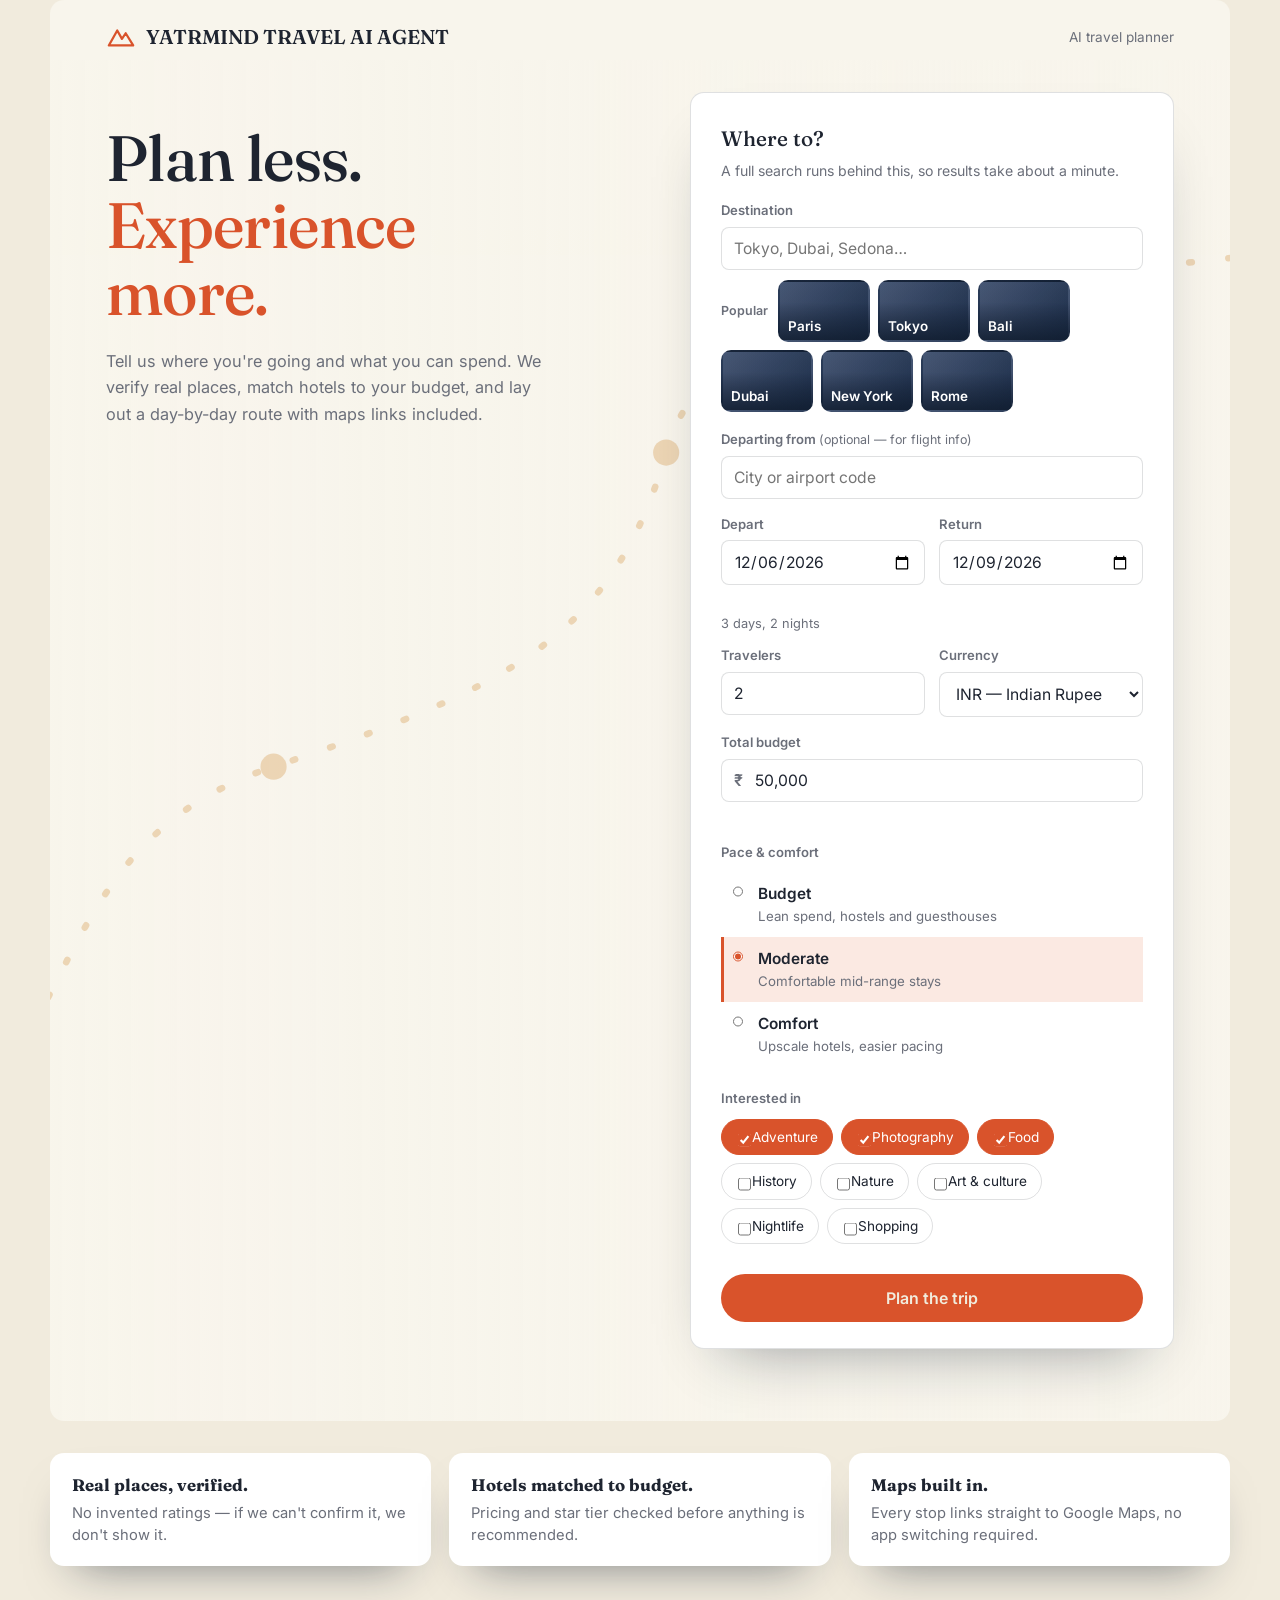
==== frontend/index.html @ e82e7316 "first commit" ====
<!DOCTYPE html>
<html lang="en">

<head>
  <meta charset="UTF-8">
  <meta name="viewport" content="width=device-width, initial-scale=1">
  <title>Plan a trip — YATRMIND TRAVEL AI AGENT</title>
  <link rel="preconnect" href="https://fonts.googleapis.com">
  <link rel="preconnect" href="https://fonts.gstatic.com" crossorigin>
  <link
    href="https://fonts.googleapis.com/css2?family=Fraunces:ital,opsz,wght@0,9..144,400;0,9..144,500;0,9..144,600;1,9..144,500&family=Inter:wght@400;500;600;700&display=swap"
    rel="stylesheet">
  <link rel="stylesheet" href="style.css">
</head>

<body>

  <div class="page">

    <nav class="site-nav" aria-label="Site">
      <a class="brand" href="index.html">
        <svg class="brand-mark" viewBox="0 0 32 32" aria-hidden="true">
          <path d="M3 25 L12 9 L17 18 L21 12 L29 25 Z" fill="none" stroke="currentColor" stroke-width="2.4" stroke-linejoin="round" />
        </svg>
        <span>YATRMIND TRAVEL AI AGENT</span>
      </a>
      <span class="nav-tagline">AI travel planner</span>
    </nav>

    <header class="hero">
      <svg class="hero-map" viewBox="0 0 700 520" preserveAspectRatio="xMidYMid slice" aria-hidden="true">
        <path class="route-path" d="M 60 440 C 140 380, 120 300, 210 270 S 340 220, 360 150 S 480 90, 620 70"
          fill="none" stroke="var(--route-gold)" stroke-width="2.5" stroke-dasharray="1 14" stroke-linecap="round" />
        <circle class="route-dot" cx="60" cy="440" r="6" />
        <circle class="route-dot" cx="210" cy="270" r="5" />
        <circle class="route-dot" cx="360" cy="150" r="5" />
        <circle class="route-dot route-dot--end" cx="620" cy="70" r="7" />
      </svg>

      <div class="hero-content">
        <h1 class="hero-title">Plan less.<br><em>Experience more.</em></h1>
        <p class="hero-sub">Tell us where you're going and what you can spend. We verify real places, match hotels to
          your budget, and lay out a day-by-day route with maps links included.</p>
      </div>

      <form class="trip-form" id="trip-form" novalidate>
        <div class="form-row-header">
          <h2>Where to?</h2>
          <p class="form-hint">A full search runs behind this, so results take about a minute.</p>
        </div>

        <label class="field">
          <span>Destination</span>
          <input type="text" name="destination" id="destination" placeholder="Tokyo, Dubai, Sedona…" required
            minlength="2" autocomplete="off">
        </label>

        <div class="dest-quick" aria-label="Popular destinations">
          <span class="dest-quick-label">Popular</span>
          <button type="button" class="dest-pill dest-tile" data-dest="Paris">Paris</button>
          <button type="button" class="dest-pill dest-tile" data-dest="Tokyo">Tokyo</button>
          <button type="button" class="dest-pill dest-tile" data-dest="Bali">Bali</button>
          <button type="button" class="dest-pill dest-tile" data-dest="Dubai">Dubai</button>
          <button type="button" class="dest-pill dest-tile" data-dest="New York">New York</button>
          <button type="button" class="dest-pill dest-tile" data-dest="Rome">Rome</button>
        </div>

        <label class="field">
          <span>Departing from <span class="field-optional">(optional — for flight info)</span></span>
          <input type="text" name="origin" id="origin" placeholder="City or airport code" autocomplete="off">
        </label>

        <div class="field-pair">
          <label class="field">
            <span>Depart</span>
            <input type="date" name="start_date" id="start_date" required>
          </label>
          <label class="field">
            <span>Return</span>
            <input type="date" name="end_date" id="end_date" required>
          </label>
        </div>
        <p class="field-note" id="duration-note" aria-live="polite"></p>

        <div class="field-pair">
          <label class="field">
            <span>Travelers</span>
            <input type="number" name="travelers" id="travelers" min="1" max="20" value="2" required>
          </label>
          <label class="field">
            <span>Currency</span>
            <select name="currency" id="currency">
              <option value="INR" selected>INR — Indian Rupee</option>
              <option value="USD">USD — US Dollar</option>
              <option value="EUR">EUR — Euro</option>
              <option value="GBP">GBP — British Pound</option>
              <option value="AED">AED — UAE Dirham</option>
            </select>
          </label>
        </div>

        <label class="field">
          <span>Total budget</span>
          <div class="budget-input">
            <span class="budget-symbol" id="budget-symbol">₹</span>
            <input type="text" inputmode="numeric" name="budget_display" id="budget_display" value="50,000" required
              aria-describedby="budget-words">
          </div>
          <span class="field-note" id="budget-words" aria-live="polite"></span>
        </label>

        <fieldset class="tier-field">
          <legend>Pace &amp; comfort</legend>
          <label class="tier-option">
            <input type="radio" name="trip_tier" value="budget">
            <span class="tier-name">Budget</span>
            <span class="tier-desc">Lean spend, hostels and guesthouses</span>
          </label>
          <label class="tier-option">
            <input type="radio" name="trip_tier" value="moderate" checked>
            <span class="tier-name">Moderate</span>
            <span class="tier-desc">Comfortable mid-range stays</span>
          </label>
          <label class="tier-option">
            <input type="radio" name="trip_tier" value="comfort">
            <span class="tier-name">Comfort</span>
            <span class="tier-desc">Upscale hotels, easier pacing</span>
          </label>
        </fieldset>

        <fieldset class="interests-field">
          <legend>Interested in</legend>
          <div class="chip-group" id="interests-group">
            <label class="chip"><input type="checkbox" value="adventure" checked><span>Adventure</span></label>
            <label class="chip"><input type="checkbox" value="photography" checked><span>Photography</span></label>
            <label class="chip"><input type="checkbox" value="food" checked><span>Food</span></label>
            <label class="chip"><input type="checkbox" value="history"><span>History</span></label>
            <label class="chip"><input type="checkbox" value="nature"><span>Nature</span></label>
            <label class="chip"><input type="checkbox" value="art_culture"><span>Art &amp; culture</span></label>
            <label class="chip"><input type="checkbox" value="nightlife"><span>Nightlife</span></label>
            <label class="chip"><input type="checkbox" value="shopping"><span>Shopping</span></label>
          </div>
        </fieldset>

        <button type="submit" class="submit-btn" id="submit-btn">Plan the trip</button>
        <p class="form-error" id="form-error" role="alert" hidden></p>
      </form>
    </header>

    <section class="assurances">
      <p><strong>Real places, verified.</strong> No invented ratings — if we can't confirm it, we don't show it.</p>
      <p><strong>Hotels matched to budget.</strong> Pricing and star tier checked before anything is recommended.</p>
      <p><strong>Maps built in.</strong> Every stop links straight to Google Maps, no app switching required.</p>
    </section>

  </div>

  <div class="loading-overlay" id="loading-overlay" hidden>
    <div class="loading-card">
      <svg class="loading-route" viewBox="0 0 200 60" aria-hidden="true">
        <path d="M 10 45 C 40 20, 70 50, 100 25 S 160 10, 190 15" fill="none" stroke="var(--route-gold)"
          stroke-width="2.5" stroke-linecap="round" stroke-dasharray="1 10" />
        <circle cx="10" cy="45" r="4" fill="var(--route-gold)" />
        <circle cx="190" cy="15" r="4" fill="var(--signal-teal)" />
      </svg>
      <p class="loading-status" id="loading-status" aria-live="polite">Searching verified places…</p>
      <p class="loading-sub">This usually takes 45–90 seconds for a full itinerary.</p>
    </div>
  </div>

  <script src="app.js"></script>
</body>

</html>
---- frontend/style.css ----
:root {
  --ink: #0F1B2D;
  --ink-soft: #1C2E4A;
  --ink-softer: #2A3F5F;
  --paper: #EAE3D2;
  --paper-white: #F8F5EC;
  --route-gold: #D69A4E;
  --route-gold-deep: #B87F35;
  --signal-teal: #35786E;
  --signal-teal-soft: #E4EFEC;
  --coral: #B85138;
  --text-on-ink: #F1ECDD;
  --text-on-ink-muted: #A9B5C6;
  --text-ink: #1E2430;
  --text-muted: #6B6F7A;
  --border-soft: rgba(30, 36, 48, 0.14);
  --border-on-ink: rgba(241, 236, 221, 0.18);
  --radius-card: 14px;
  --radius-sm: 8px;
  --shadow-card: 0 24px 48px -26px rgba(15, 27, 45, 0.55);
  --font-display: "Fraunces", Georgia, serif;
  --font-body: "Inter", -apple-system, BlinkMacSystemFont, sans-serif;
  --accent: #D9532B;
  --accent-deep: #B94320;
  --accent-soft: #FBE9E2;
}

* {
  box-sizing: border-box;
}

html,
body {
  margin: 0;
  padding: 0;
  background: var(--paper);
  color: var(--text-ink);
  font-family: var(--font-body);
  font-size: 16px;
  line-height: 1.5;
}

h1,
h2,
h3 {
  font-family: var(--font-display);
  margin: 0;
  font-weight: 500;
}

a {
  color: inherit;
}

fieldset {
  border: none;
  margin: 0;
  padding: 0;
}

legend {
  padding: 0;
}

:focus-visible {
  outline: 2px solid var(--route-gold-deep);
  outline-offset: 2px;
}

@media (prefers-reduced-motion: reduce) {
  * {
    animation-duration: 0.001ms !important;
    animation-iteration-count: 1 !important;
    transition-duration: 0.001ms !important;
  }
}

.page {
  max-width: 1180px;
  margin: 0 auto;
}

.hero {
  position: relative;
  background: linear-gradient(180deg, var(--paper-white) 0%, #F3ECDC 100%);
  color: var(--text-ink);
  display: grid;
  grid-template-columns: 1.05fr 0.95fr;
  align-items: start;
  gap: 48px;
  padding: 40px 56px 72px;
  overflow: hidden;
  border-radius: 0 0 var(--radius-card) var(--radius-card);
  background-image: linear-gradient(90deg, rgba(248, 245, 236, 0.97) 0%, rgba(248, 245, 236, 0.88) 45%, rgba(248, 245, 236, 0.4) 100%),
    url("images/hero.jpg");
  background-size: cover;
  background-position: center;
  background-color: var(--paper-white);
}

.hero-map {
  position: absolute;
  inset: 0;
  width: 100%;
  height: 100%;
  opacity: 0.35;
  z-index: 0;
  pointer-events: none;
}

.route-dot {
  fill: var(--route-gold);
}

.route-dot--end {
  fill: var(--signal-teal);
}

.hero-content {
  position: relative;
  z-index: 1;
  padding-top: 24px;
}

.hero-title {
  font-size: clamp(2.6rem, 5.2vw, 4rem);
  line-height: 1.05;
  letter-spacing: -0.01em;
  max-width: 10ch;
}

.hero-sub {
  margin-top: 22px;
  max-width: 44ch;
  color: var(--text-muted);
  font-size: 1.02rem;
  line-height: 1.65;
}

.trip-form {
  position: relative;
  z-index: 1;
  background: #fff;
  color: var(--text-ink);
  border-radius: var(--radius-card);
  box-shadow: 0 30px 60px -34px rgba(15, 27, 45, 0.45);
  padding: 30px 30px 26px;
  margin-top: -8px;
  border: 1px solid var(--border-soft);
}

.form-row-header h2 {
  font-size: 1.3rem;
}

.form-hint {
  margin: 6px 0 20px;
  color: var(--text-muted);
  font-size: 0.88rem;
}

.field {
  display: flex;
  flex-direction: column;
  gap: 6px;
  margin-bottom: 16px;
}

.field>span {
  font-size: 0.82rem;
  font-weight: 600;
  color: var(--text-muted);
}

.field-pair {
  display: grid;
  grid-template-columns: 1fr 1fr;
  gap: 14px;
}

input[type="text"],
input[type="date"],
input[type="number"],
select {
  font-family: var(--font-body);
  font-size: 0.98rem;
  padding: 11px 12px;
  border: 1px solid var(--border-soft);
  border-radius: var(--radius-sm);
  background: #fff;
  color: var(--text-ink);
  width: 100%;
}

input:focus,
select:focus {
  border-color: var(--accent);
}

.field-note {
  font-size: 0.8rem;
  color: var(--text-muted);
  min-height: 1em;
}

.budget-input {
  display: flex;
  align-items: center;
  border: 1px solid var(--border-soft);
  border-radius: var(--radius-sm);
  background: #fff;
  overflow: hidden;
}

.budget-symbol {
  padding: 0 0 0 12px;
  color: var(--text-muted);
  font-weight: 600;
}

.budget-input input {
  border: none;
  flex: 1;
}

.budget-input input:focus {
  border: none;
  outline: none;
}

.tier-field,
.interests-field {
  margin: 22px 0;
}

.tier-field legend,
.interests-field legend {
  font-size: 0.82rem;
  font-weight: 600;
  color: var(--text-muted);
  margin-bottom: 10px;
}

.tier-option {
  display: grid;
  grid-template-columns: 18px 1fr;
  column-gap: 12px;
  row-gap: 2px;
  align-items: baseline;
  padding: 10px 4px;
  border-left: 3px solid transparent;
  cursor: pointer;
}

.tier-option input {
  grid-row: 1 / span 2;
  align-self: start;
  margin-top: 3px;
  accent-color: var(--signal-teal);
}

.tier-name {
  font-weight: 600;
  font-size: 0.96rem;
}

.tier-desc {
  grid-column: 2;
  font-size: 0.83rem;
  color: var(--text-muted);
}

.tier-option:has(input:checked) {
  border-left-color: var(--accent);
  background: var(--accent-soft);
}

.chip-group {
  display: flex;
  flex-wrap: wrap;
  gap: 8px;
}

.chip {
  position: relative;
  border: 1px solid var(--border-soft);
  border-radius: 999px;
  padding: 7px 14px 7px 30px;
  font-size: 0.85rem;
  cursor: pointer;
  color: var(--text-ink);
  transition: background 0.15s ease, border-color 0.15s ease;
}

.chip input {
  position: absolute;
  left: 12px;
  top: 50%;
  transform: translateY(-50%);
  accent-color: var(--signal-teal);
}

.chip:has(input:checked) {
  background: var(--accent);
  border-color: var(--accent);
  color: #fff;
}

.submit-btn {
  display: inline-block;
  width: 100%;
  text-align: center;
  margin-top: 8px;
  background: var(--accent);
  color: var(--text-on-ink);
  border: none;
  border-radius: 999px;
  padding: 14px 20px;
  font-size: 1rem;
  font-weight: 600;
  font-family: var(--font-body);
  cursor: pointer;
  transition: background 0.15s ease;
  text-decoration: none;
}

.submit-btn:hover {
  background: var(--accent-deep);
}

.submit-btn:disabled {
  opacity: 0.6;
  cursor: not-allowed;
}

.form-error {
  margin-top: 12px;
  color: var(--coral);
  font-size: 0.86rem;
  font-weight: 500;
}

.assurances {
  display: grid;
  grid-template-columns: repeat(3, 1fr);
  gap: 18px;
  padding: 32px 0 56px;
  font-size: 0.92rem;
  color: var(--text-ink);
}

.assurances strong {
  display: block;
  margin-bottom: 4px;
  color: var(--text-ink);
  font-family: var(--font-display);
  font-size: 1.05rem;
}

@media (max-width: 900px) {
  .hero {
    grid-template-columns: 1fr;
    padding: 48px 24px 60px;
    gap: 32px;
  }

  .trip-form {
    margin-top: 0;
  }

  .field-pair {
    grid-template-columns: 1fr;
  }

  .assurances {
    grid-template-columns: 1fr;
    padding: 32px 24px 48px;
  }
}

.loading-overlay {
  position: fixed;
  inset: 0;
  background: rgba(15, 27, 45, 0.94);
  display: flex;
  align-items: center;
  justify-content: center;
  z-index: 50;
}

.loading-overlay[hidden] {
  display: none;
}

.loading-card {
  text-align: center;
  color: var(--text-on-ink);
  max-width: 320px;
}

.loading-route {
  width: 200px;
  height: 60px;
  margin-bottom: 18px;
}

.loading-status {
  font-size: 1.05rem;
  font-weight: 600;
  margin: 0 0 6px;
}

.loading-sub {
  font-size: 0.85rem;
  color: var(--text-on-ink-muted);
  margin: 0;
}

.results-body {
  background: var(--paper);
}

.results-page {
  padding: 40px 24px 80px;
}

.empty-state {
  text-align: center;
  padding: 100px 20px;
  max-width: 480px;
  margin: 0 auto;
}

.empty-state h1 {
  font-size: 1.8rem;
  margin-bottom: 12px;
}

.empty-state p {
  color: var(--text-muted);
  margin-bottom: 24px;
}

.empty-state .submit-btn {
  width: auto;
  padding: 12px 24px;
}

.ticket-header {
  display: flex;
  flex-wrap: wrap;
  justify-content: space-between;
  align-items: flex-end;
  gap: 24px;
  background: var(--paper-white);
  border-radius: var(--radius-card) var(--radius-card) 0 0;
  padding: 34px 36px 26px;
  background-image: linear-gradient(90deg, rgba(248, 245, 236, 0.97) 0%, rgba(248, 245, 236, 0.85) 50%, rgba(248, 245, 236, 0.35) 100%),
    var(--dest-photo, none);
  background-size: cover;
  background-position: center;
  background-color: var(--paper-white);
}

.ticket-meta-badges {
  display: flex;
  align-items: center;
  gap: 12px;
  margin-bottom: 8px;
  flex-wrap: wrap;
}

.ticket-eyebrow {
  margin: 0;
  font-size: 0.85rem;
  color: var(--accent);
  font-weight: 600;
  text-transform: capitalize;
}

.ticket-budget-pill {
  display: inline-flex;
  align-items: center;
  gap: 6px;
  background: rgba(184, 127, 53, 0.12);
  border: 1px solid rgba(184, 127, 53, 0.3);
  padding: 3px 10px;
  border-radius: 999px;
  line-height: 1.3;
}

.ticket-budget-label {
  font-size: 0.72rem;
  font-weight: 600;
  color: var(--text-muted);
  text-transform: uppercase;
  letter-spacing: 0.04em;
}

.ticket-budget-val {
  font-family: var(--font-display);
  font-size: 0.95rem;
  font-weight: 600;
  color: var(--route-gold-deep);
}

.ticket-main h1 {
  font-size: clamp(1.7rem, 3vw, 2.4rem);
}

.ticket-dates {
  margin: 8px 0 0;
  color: var(--text-muted);
  font-size: 0.95rem;
}

.ticket-figures {
  display: flex;
  gap: 28px;
}

.ticket-figure {
  display: flex;
  flex-direction: column;
  align-items: flex-end;
}

.figure-value {
  font-family: var(--font-display);
  font-size: 1.5rem;
}

.ticket-figure--budget .figure-value {
  color: var(--route-gold-deep);
}

.figure-label {
  font-size: 0.75rem;
  color: var(--text-muted);
}

.perforation {
  position: relative;
  height: 1px;
  background: repeating-linear-gradient(to right, var(--border-soft) 0 8px, transparent 8px 16px);
  margin: 0 8px;
}

.perforation::before,
.perforation::after {
  content: "";
  position: absolute;
  top: -8px;
  width: 16px;
  height: 16px;
  border-radius: 50%;
  background: var(--paper);
}

.perforation::before {
  left: -8px;
}

.perforation::after {
  right: -8px;
}

.section-tabs {
  display: flex;
  gap: 6px;
  padding: 16px 36px 0;
  flex-wrap: wrap;
}

.section-tab-btn {
  border: none;
  background: transparent;
  font-family: var(--font-body);
  font-size: 0.92rem;
  font-weight: 600;
  color: var(--text-muted);
  padding: 10px 18px;
  cursor: pointer;
  border-radius: 999px;
  transition: background 0.15s ease, color 0.15s ease;
}

.section-tab-btn:hover {
  color: var(--text-ink);
  background: rgba(30, 36, 48, 0.05);
}

.section-tab-btn.is-active {
  color: #fff;
  background: var(--accent);
}

.section-tab-panel {
  display: none;
}

.section-tab-panel.is-active {
  display: block;
}

.trip-summary-card {
  display: flex;
  flex-wrap: wrap;
  gap: 14px;
  padding: 20px 36px 4px;
}

.trip-stat {
  flex: 1 1 140px;
  background: var(--paper-white);
  border-radius: var(--radius-sm);
  box-shadow: var(--shadow-card);
  padding: 16px 18px;
  display: flex;
  flex-direction: column;
  gap: 4px;
}

.trip-stat-value {
  font-family: var(--font-display);
  font-size: 1.5rem;
  color: var(--accent-deep);
}

.trip-stat-label {
  font-size: 0.78rem;
  color: var(--text-muted);
  text-transform: uppercase;
  letter-spacing: 0.03em;
}

.budget-donut-wrap {
  position: relative;
  display: flex;
  align-items: center;
  gap: 36px;
  flex-wrap: wrap;
  background: var(--paper-white);
  border-radius: var(--radius-card);
  box-shadow: var(--shadow-card);
  padding: 28px 32px;
  margin-bottom: 20px;
}

.budget-donut {
  position: relative;
  width: 160px;
  height: 160px;
  border-radius: 50%;
  flex-shrink: 0;
}

.budget-donut::after {
  content: "";
  position: absolute;
  inset: 22px;
  border-radius: 50%;
  background: var(--paper-white);
  z-index: 1;
}

.budget-donut-center {
  position: absolute;
  top: 50%;
  left: 50%;
  width: 116px;
  transform: translate(-50%, -50%);
  display: flex;
  flex-direction: column;
  align-items: center;
  justify-content: center;
  text-align: center;
  pointer-events: none;
  z-index: 2;
}

.donut-center-value {
  font-family: var(--font-display);
  font-size: 1.15rem;
  color: var(--text-ink);
}

.donut-center-label {
  font-size: 0.7rem;
  color: var(--text-muted);
}

.budget-legend {
  list-style: none;
  margin: 0;
  padding: 0;
  flex: 1 1 240px;
  display: flex;
  flex-direction: column;
  gap: 10px;
}

.budget-legend-row {
  display: flex;
  align-items: center;
  gap: 10px;
  font-size: 0.9rem;
}

.legend-dot {
  width: 10px;
  height: 10px;
  border-radius: 50%;
  flex-shrink: 0;
}

.legend-label {
  flex: 1;
  color: var(--text-ink);
}

.legend-pct {
  color: var(--text-muted);
  font-size: 0.82rem;
  width: 36px;
}

.legend-amount {
  font-weight: 600;
  min-width: 90px;
  text-align: right;
}

@media (max-width: 640px) {
  .budget-donut-wrap {
    justify-content: center;
  }
}

.day-tabs {
  display: flex;
  gap: 4px;
  overflow-x: auto;
  background: var(--paper-white);
  padding: 18px 36px 0;
}

.day-tab {
  border: none;
  background: none;
  font-family: var(--font-body);
  font-size: 0.9rem;
  font-weight: 600;
  color: var(--text-muted);
  padding: 8px 16px 14px;
  cursor: pointer;
  border-bottom: 3px solid transparent;
  white-space: nowrap;
}

.day-tab.is-active {
  color: var(--text-ink);
  border-bottom-color: var(--route-gold-deep);
}

#day-panels {
  background: var(--paper-white);
  border-radius: 0 0 var(--radius-card) var(--radius-card);
  box-shadow: var(--shadow-card);
  margin-bottom: 40px;
}

.day-panel {
  padding: 30px 36px 40px;
  display: none;
}

.day-panel.is-active {
  display: block;
}

.day-panel h2 {
  font-size: 1.4rem;
  margin-bottom: 6px;
}

.day-summary {
  color: var(--text-muted);
  margin: 0 0 6px;
  max-width: 60ch;
}

.fill-note {
  display: inline-block;
  margin: 10px 0 0;
  font-size: 0.82rem;
  color: var(--route-gold-deep);
  background: #FBF1E1;
  border-radius: 999px;
  padding: 4px 12px;
}

.stop-list {
  list-style: none;
  margin: 26px 0 0;
  padding: 0 0 0 22px;
  position: relative;
}

.stop-list::before {
  content: "";
  position: absolute;
  left: 5px;
  top: 8px;
  bottom: 8px;
  width: 1px;
  background: var(--border-soft);
}

.stop-item {
  position: relative;
  padding: 0 0 26px 24px;
}

.stop-item-inner {
  display: flex;
  gap: 14px;
  align-items: flex-start;
}

.stop-photo {
  position: relative;
  width: 100%;
  height: clamp(160px, 25vw, 260px);
  border-radius: var(--radius-card);
  overflow: hidden;
  background: var(--border-soft);
  margin-bottom: 14px;
  box-shadow: 0 12px 26px -18px rgba(15, 27, 45, 0.6);
}

.travel-photo-image {
  width: 100%;
  height: 100%;
  object-fit: cover;
  display: block;
  transition: transform 0.55s ease;
}

.stop-item:hover .travel-photo-image,
.hotel-card:hover .travel-photo-image {
  transform: scale(1.035);
}

.photo-caption {
  position: absolute;
  inset: auto 0 0;
  padding: 34px 18px 13px;
  color: #fff;
  font-size: 0.95rem;
  font-weight: 600;
  line-height: 1.35;
  text-shadow: 0 1px 8px rgba(0, 0, 0, 0.35);
  background: linear-gradient(transparent, rgba(15, 27, 45, 0.68));
}

.stop-body {
  min-width: 0;
}

.stop-item::before {
  content: "";
  position: absolute;
  left: -22px;
  top: 4px;
  width: 11px;
  height: 11px;
  border-radius: 50%;
  background: var(--paper-white);
  border: 2px solid var(--route-gold-deep);
}

.stop-item:last-child {
  padding-bottom: 4px;
}

.stop-time {
  font-size: 0.78rem;
  color: var(--signal-teal);
  font-weight: 600;
  margin-bottom: 2px;
}

.stop-name {
  font-size: 1.05rem;
  font-weight: 600;
}

.stop-meta {
  font-size: 0.85rem;
  color: var(--text-muted);
  margin-top: 3px;
}

.stop-reason {
  font-size: 0.87rem;
  color: var(--text-ink);
  margin-top: 6px;
  max-width: 56ch;
}

.stop-tags {
  margin-top: 8px;
  display: flex;
  gap: 8px;
  flex-wrap: wrap;
  align-items: center;
}

.tag-free {
  font-size: 0.72rem;
  font-weight: 600;
  color: var(--signal-teal);
  background: var(--signal-teal-soft);
  border-radius: 999px;
  padding: 2px 9px;
}

.directions-btn {
  display: inline-flex;
  align-items: center;
  gap: 6px;
  font-size: 0.82rem;
  font-weight: 600;
  color: var(--route-gold-deep);
  border: 1px solid var(--route-gold-deep);
  border-radius: 999px;
  padding: 5px 13px 5px 11px;
  text-decoration: none;
  background: transparent;
  transition: background 0.15s ease, color 0.15s ease;
}

.directions-btn svg {
  flex-shrink: 0;
}

.directions-btn:hover {
  background: var(--route-gold-deep);
  color: #fff;
}

.website-link {
  font-size: 0.85rem;
  color: var(--text-muted);
  font-weight: 600;
  text-decoration: none;
}

.website-link:hover {
  color: var(--text-ink);
  text-decoration: underline;
}

.no-dining-note {
  font-size: 0.85rem;
  color: var(--text-muted);
  font-style: italic;
  margin-top: 12px;
}

.dining-block {
  margin-top: 28px;
  padding-top: 22px;
  border-top: 1px dashed var(--border-soft);
}

.dining-block h3 {
  font-size: 0.95rem;
  margin-bottom: 12px;
  color: var(--text-muted);
  font-weight: 600;
  text-transform: uppercase;
  letter-spacing: 0.04em;
}

.dining-entry {
  display: flex;
  align-items: flex-start;
  gap: 12px;
  margin-bottom: 14px;
}

.dining-photo {
  flex: 0 0 64px;
  width: 64px;
  height: 64px;
  border-radius: var(--radius-sm);
  overflow: hidden;
  background: var(--border-soft);
}

.dining-photo img {
  width: 100%;
  height: 100%;
  object-fit: cover;
  display: block;
}

.dining-details {
  flex: 1 1 auto;
  min-width: 0;
}

.dining-details-top {
  display: flex;
  flex-wrap: wrap;
  align-items: baseline;
  gap: 10px;
}

.meal-tag {
  font-size: 0.75rem;
  color: #b8860b;
  font-weight: 600;
  text-transform: uppercase;
  display: inline-flex;
  align-items: center;
  gap: 4px;
}

.place-name {
  font-weight: 700;
  font-size: 1rem;
  color: #1a1a1a;
}

.place-meta {
  font-size: 0.85rem;
  color: #777;
}

.hotels-section,
.budget-section,
.flights-section {
  max-width: 1180px;
  margin: 0 auto 40px;
}

.hotels-section h2,
.budget-section h2,
.flights-section h2 {
  font-size: 1.3rem;
  margin-bottom: 16px;
}

.hotel-enforced {
  background: var(--signal-teal-soft);
  border-radius: var(--radius-sm);
  padding: 16px 20px;
  margin-bottom: 16px;
}

.hotel-enforced .hotel-badge {
  font-size: 0.75rem;
  font-weight: 700;
  color: var(--signal-teal);
  text-transform: none;
  margin-bottom: 4px;
  display: block;
}

.hotel-list {
  display: grid;
  grid-template-columns: repeat(auto-fill, minmax(260px, 1fr));
  gap: 20px;
}

.hotel-card {
  background: var(--paper-white);
  border-radius: var(--radius-card);
  box-shadow: var(--shadow-card);
  overflow: hidden;
  display: flex;
  flex-direction: column;
  transition: transform 0.22s ease, box-shadow 0.22s ease;
}

.hotel-card:hover {
  transform: translateY(-3px);
  box-shadow: 0 28px 52px -26px rgba(15, 27, 45, 0.62);
}

.hotel-photo {
  height: clamp(150px, 18vw, 205px);
  width: 100%;
  position: relative;
  overflow: hidden;
}

.hotel-photo .travel-photo-image {
  width: 100%;
  height: 100%;
  object-fit: cover;
  display: block;
}

.hotel-photo--budget {
  background: linear-gradient(135deg, #E8F5E9, #C8E6C9);
}

.hotel-photo--moderate {
  background: linear-gradient(135deg, #E3F2FD, #BBDEFB);
}

.hotel-photo--comfort {
  background: linear-gradient(135deg, #FFF3E0, #FFE0B2);
}

.hotel-card-body {
  padding: 18px 20px;
  display: flex;
  flex-direction: column;
}

.hotel-tags {
  display: flex;
  flex-wrap: wrap;
  gap: 6px;
  margin-top: 8px;
}

.hotel-tag {
  font-size: 0.74rem;
  font-weight: 600;
  color: var(--text-ink);
  background: rgba(30, 36, 48, 0.06);
  border-radius: 999px;
  padding: 3px 10px;
}

.hotel-card-header {
  display: flex;
  justify-content: space-between;
  align-items: center;
  margin-bottom: 8px;
}

.hotel-tier-badge {
  display: inline-block;
  font-size: 0.72rem;
  font-weight: 700;
  text-transform: uppercase;
  letter-spacing: 0.04em;
  padding: 3px 8px;
  border-radius: 4px;
}

.hotel-tier--budget {
  background: #E8F5E9;
  color: #2E7D32;
}

.hotel-tier--moderate {
  background: #E3F2FD;
  color: #1565C0;
}

.hotel-tier--comfort {
  background: #FFF3E0;
  color: #E65100;
}

.hotel-rating {
  font-size: 0.82rem;
  font-weight: 700;
  color: #b8860b;
}

.hotel-card .stop-name {
  font-size: 1.05rem;
  font-weight: 700;
}

.hotel-card .stop-meta {
  margin-top: 4px;
  font-size: 0.85rem;
  color: var(--text-muted);
}

.hotel-best-for {
  font-size: 0.85rem;
  color: var(--text-ink);
  margin-top: 8px;
  line-height: 1.4;
}

.hotel-breakfast-note {
  font-size: 0.8rem;
  color: var(--text-muted);
  margin-top: 6px;
  display: flex;
  align-items: center;
  gap: 5px;
}

.budget-table {
  background: var(--paper-white);
  border-radius: var(--radius-sm);
  box-shadow: var(--shadow-card);
  overflow: hidden;
}

.budget-row {
  display: flex;
  align-items: center;
  justify-content: space-between;
  gap: 14px;
  padding: 11px 20px;
  font-size: 0.92rem;
}

.budget-row:nth-child(odd) {
  background: rgba(30, 36, 48, 0.03);
}

.budget-row .label {
  color: var(--text-muted);
  display: inline-flex;
  align-items: center;
  gap: 10px;
  min-width: 0;
}

.budget-category-icon {
  width: 34px;
  height: 34px;
  flex: 0 0 34px;
  display: inline-grid;
  place-items: center;
  border-radius: 10px;
  color: var(--route-gold-deep);
  background: #F7EFE1;
}

.budget-category-icon svg {
  width: 19px;
  height: 19px;
}

.budget-row .value {
  flex-shrink: 0;
  font-weight: 600;
}

.field-optional {
  font-weight: 400;
  color: var(--text-muted);
  text-transform: none;
  font-size: 0.78rem;
}

.flights-note {
  font-size: 0.85rem;
  color: var(--text-muted);
  background: var(--signal-teal-soft);
  border-radius: var(--radius-sm);
  padding: 10px 14px;
  margin: 0 0 16px;
  line-height: 1.5;
}

.flights-hub-alert {
  background: #FFF8F0;
  border: 1px solid #FED7AA;
  border-left: 4px solid var(--accent);
  border-radius: var(--radius-sm);
  padding: 14px 18px;
  margin-bottom: 16px;
  display: flex;
  flex-direction: column;
  gap: 6px;
}

.flights-hub-alert-title {
  font-weight: 700;
  font-size: 0.95rem;
  color: var(--accent-deep);
  display: flex;
  align-items: center;
  gap: 8px;
}

.flights-hub-alert-desc {
  font-size: 0.86rem;
  color: var(--text-ink);
  line-height: 1.45;
}

.flights-body {
  display: flex;
  flex-direction: column;
  gap: 12px;
}

.flights-outbound-card {
  background: var(--paper-white);
  border: 1px solid var(--border-soft);
  border-radius: var(--radius-sm);
  padding: 20px 24px;
  box-shadow: var(--shadow-card);
  display: flex;
  flex-wrap: wrap;
  align-items: center;
  justify-content: space-between;
  gap: 16px;
}

.flights-outbound-info {
  flex: 1 1 250px;
}

.flight-destination-photo {
  position: relative;
  width: 104px;
  height: 78px;
  flex: 0 0 104px;
  overflow: hidden;
  border-radius: 10px;
  background: var(--paper);
}

.flights-outbound-title {
  font-size: 1.05rem;
  font-weight: 700;
  color: var(--text-ink);
  margin-bottom: 4px;
}

.flights-outbound-sub {
  font-size: 0.85rem;
  color: var(--text-muted);
}

.flights-outbound-actions {
  display: flex;
  gap: 10px;
  flex-wrap: wrap;
}

.flights-btn {
  display: inline-flex;
  align-items: center;
  gap: 6px;
  padding: 10px 18px;
  border-radius: var(--radius-sm);
  font-size: 0.88rem;
  font-weight: 600;
  text-decoration: none;
  transition: all 0.15s ease;
  background: var(--ink);
  color: var(--text-on-ink);
}

.flights-btn:hover {
  background: var(--ink-soft);
  color: #fff;
}

.flights-btn--secondary {
  background: transparent;
  color: var(--text-ink);
  border: 1px solid var(--border-soft);
}

.flights-btn--secondary:hover {
  border-color: var(--route-gold-deep);
  color: var(--route-gold-deep);
  background: #FFFDF8;
}

.flights-empty {
  font-size: 0.85rem;
  color: var(--text-muted);
  font-style: italic;
  padding: 6px 2px;
}

.flight-card {
  background: var(--paper-white);
  border-radius: var(--radius-sm);
  box-shadow: var(--shadow-card);
  padding: 16px 20px;
}

.flight-card-header {
  display: flex;
  align-items: center;
  gap: 10px;
  margin-bottom: 12px;
}

.flight-airline {
  font-weight: 600;
  font-size: 0.98rem;
}

.flight-airline-photo {
  position: relative;
  width: 56px;
  height: 42px;
  flex: 0 0 56px;
  margin-left: 2px;
  overflow: hidden;
  border-radius: 8px;
  background: var(--paper);
}

.flight-number {
  font-size: 0.82rem;
  color: var(--text-muted);
}

.flight-status {
  margin-left: auto;
  font-size: 0.72rem;
  font-weight: 600;
  border-radius: 999px;
  padding: 3px 11px;
}

.flight-status--scheduled {
  background: var(--signal-teal-soft);
  color: var(--signal-teal);
}

.flight-status--active {
  background: #FBF1E1;
  color: var(--route-gold-deep);
}

.flight-status--landed {
  background: rgba(30, 36, 48, 0.06);
  color: var(--text-muted);
}

.flight-status--cancelled,
.flight-status--diverted,
.flight-status--incident {
  background: #F7E4DE;
  color: var(--coral);
}

.flight-route {
  display: grid;
  grid-template-columns: 1fr auto 1fr;
  align-items: center;
  gap: 14px;
}

.flight-route-arrow {
  color: var(--text-muted);
  font-size: 1.1rem;
}

.flight-endpoint {
  display: flex;
  flex-direction: column;
  gap: 2px;
}

.flight-endpoint-label {
  font-size: 0.72rem;
  color: var(--text-muted);
  font-weight: 600;
}

.flight-endpoint-time {
  font-size: 1.15rem;
  font-weight: 600;
  font-family: var(--font-display);
}

.flight-endpoint-date {
  font-size: 0.78rem;
  color: var(--text-muted);
  margin-top: -2px;
}

.flight-endpoint-meta {
  font-size: 0.78rem;
  color: var(--text-muted);
}

.flight-delay {
  font-size: 0.75rem;
  color: var(--coral);
  font-weight: 600;
}

.flight-card-actions {
  display: flex;
  align-items: center;
  gap: 10px;
  margin-top: 14px;
  padding-top: 12px;
  border-top: 1px dashed var(--border-soft);
  flex-wrap: wrap;
}

.flight-action-btn {
  display: inline-flex;
  align-items: center;
  gap: 6px;
  padding: 8px 14px;
  border-radius: var(--radius-sm);
  font-size: 0.82rem;
  font-weight: 600;
  text-decoration: none;
  transition: all 0.15s ease;
  cursor: pointer;
}

.flight-action-btn--google {
  background: var(--ink);
  color: #fff;
  border: 1px solid var(--ink);
}

.flight-action-btn--google:hover {
  background: var(--route-gold-deep);
  border-color: var(--route-gold-deep);
  color: #fff;
}

.flight-action-btn--secondary {
  background: transparent;
  color: var(--text-ink);
  border: 1px solid var(--border-soft);
}

.flight-action-btn--secondary:hover {
  border-color: var(--route-gold-deep);
  color: var(--route-gold-deep);
  background: #FFFDF8;
}

@media (max-width: 560px) {
  .flight-destination-photo {
    width: 78px;
    height: 64px;
    flex-basis: 78px;
  }

  .flight-airline-photo {
    width: 42px;
    height: 34px;
    flex-basis: 42px;
  }

  .flight-route {
    grid-template-columns: 1fr;
    gap: 6px;
  }

  .flight-route-arrow {
    display: none;
  }
}

.results-footer {
  text-align: center;
  padding: 8px 0 20px;
}

.ghost-btn {
  display: inline-block;
  padding: 12px 26px;
  border: 1px solid var(--border-soft);
  border-radius: var(--radius-sm);
  text-decoration: none;
  color: var(--text-ink);
  font-weight: 600;
  font-size: 0.92rem;
}

.ghost-btn:hover {
  border-color: var(--accent);
  color: var(--accent-deep);
}

@media (max-width: 720px) {
  .ticket-header {
    padding: 26px 20px 20px;
  }

  .ticket-figures {
    gap: 18px;
    width: 100%;
    justify-content: space-between;
  }

  .day-tabs {
    padding: 14px 20px 0;
  }

  .day-panel {
    padding: 24px 20px 32px;
  }
}

body {
  background: #F1EBDD;
}

.site-nav {
  display: flex;
  align-items: center;
  justify-content: space-between;
  padding: 22px 56px 8px;
  background: var(--paper-white);
  border-radius: var(--radius-card) var(--radius-card) 0 0;
}

.brand {
  display: inline-flex;
  align-items: center;
  gap: 10px;
  text-decoration: none;
  font-family: var(--font-display);
  font-size: 1.25rem;
  font-weight: 600;
  color: var(--text-ink);
}

.brand-mark {
  width: 30px;
  height: 30px;
  color: var(--accent);
}

.nav-tagline {
  font-size: 0.85rem;
  color: var(--text-muted);
}

.hero-title em {
  font-style: normal;
  color: var(--accent);
}

.dest-quick {
  display: flex;
  flex-wrap: wrap;
  align-items: center;
  gap: 8px;
  margin: -6px 0 18px;
}

.dest-quick-label {
  font-size: 0.78rem;
  font-weight: 600;
  color: var(--text-muted);
  margin-right: 2px;
}

.dest-pill {
  font-family: var(--font-body);
  font-size: 0.84rem;
  padding: 6px 14px;
  border-radius: 999px;
  border: 1px solid var(--border-soft);
  background: #fff;
  color: var(--text-ink);
  cursor: pointer;
  transition: border-color 0.15s ease, background 0.15s ease, color 0.15s ease;
}

.dest-pill:hover {
  border-color: var(--accent);
  color: var(--accent-deep);
}

.dest-pill.is-selected {
  background: var(--accent);
  border-color: var(--accent);
  color: #fff;
}

.tier-option input,
.chip input {
  accent-color: var(--accent);
}

.assurances p {
  margin: 0;
  background: #fff;
  border-radius: var(--radius-card);
  box-shadow: var(--shadow-card);
  padding: 20px 22px;
  color: var(--text-muted);
}

.day-tab.is-active,
.day-tabs .is-active {
  border-bottom-color: var(--accent);
}

@media (max-width: 900px) {
  .site-nav {
    padding: 18px 24px 6px;
  }

  .hero {
    padding: 28px 24px 48px;
  }

  .assurances {
    padding: 24px 0 40px;
  }
}

/* ============================================================================
   COMPASS AI Companion - Modern Luxury Floating Widget
   ============================================================================ */

.ana-fab {
  position: fixed;
  right: 28px;
  bottom: 28px;
  z-index: 1000;
  display: inline-flex;
  align-items: center;
  gap: 10px;
  padding: 10px 18px 10px 12px;
  border: none;
  border-radius: 999px;
  background: linear-gradient(135deg, #E05A32 0%, #C4431B 100%);
  color: #fff;
  font-family: var(--font-body);
  font-size: 0.92rem;
  font-weight: 600;
  letter-spacing: 0.01em;
  cursor: pointer;
  box-shadow: 0 14px 34px -8px rgba(196, 67, 27, 0.55), 0 4px 12px rgba(0, 0, 0, 0.08);
  transition: all 0.25s cubic-bezier(0.16, 1, 0.3, 1);
}

.ana-fab:hover {
  transform: translateY(-2px) scale(1.02);
  box-shadow: 0 18px 42px -6px rgba(196, 67, 27, 0.65), 0 6px 16px rgba(0, 0, 0, 0.12);
  background: linear-gradient(135deg, #E5633C 0%, #B93C17 100%);
}

.ana-fab:active {
  transform: translateY(0) scale(0.98);
}

.ana-avatar {
  width: 32px;
  height: 32px;
  border-radius: 50%;
  background: rgba(255, 255, 255, 0.96);
  color: var(--accent-deep);
  display: inline-flex;
  align-items: center;
  justify-content: center;
  font-weight: 700;
  box-shadow: 0 2px 6px rgba(0, 0, 0, 0.15);
}

.ana-avatar-svg {
  color: var(--accent);
}

.ana-fab-pill {
  background: rgba(255, 255, 255, 0.24);
  color: #fff;
  font-size: 0.68rem;
  font-weight: 700;
  text-transform: uppercase;
  padding: 2px 7px;
  border-radius: 999px;
  letter-spacing: 0.04em;
}

/* COMPASS Chat Panel */
.ana-panel {
  position: fixed;
  right: 28px;
  bottom: 92px;
  z-index: 1001;
  width: min(420px, calc(100vw - 32px));
  height: min(640px, calc(100vh - 120px));
  max-height: 84vh;
  display: flex;
  flex-direction: column;
  background: #FAF8F5;
  border-radius: 22px;
  border: 1px solid rgba(220, 212, 198, 0.85);
  box-shadow: 0 28px 72px -16px rgba(15, 27, 45, 0.35), 0 0 0 1px rgba(255, 255, 255, 0.7) inset;
  overflow: hidden;
  animation: anaPanelEnter 0.28s cubic-bezier(0.16, 1, 0.3, 1) both;
}

@keyframes anaPanelEnter {
  0% {
    opacity: 0;
    transform: translateY(18px) scale(0.96);
  }
  100% {
    opacity: 1;
    transform: translateY(0) scale(1);
  }
}

.ana-panel[hidden] {
  display: none;
}

/* Panel Header */
.ana-head {
  display: flex;
  align-items: center;
  gap: 12px;
  padding: 14px 18px;
  background: linear-gradient(135deg, #101B2B 0%, #162438 100%);
  color: #FFFFFF;
  border-bottom: 1px solid rgba(255, 255, 255, 0.08);
}

.ana-avatar-wrap {
  position: relative;
  display: inline-flex;
}

.ana-avatar--lg {
  width: 42px;
  height: 42px;
  background: linear-gradient(135deg, #E05A32 0%, #F58A5E 100%);
  color: #FFFFFF;
  box-shadow: 0 0 0 2.5px rgba(224, 90, 50, 0.3);
}

.ana-pulse-dot {
  position: absolute;
  bottom: 0;
  right: 0;
  width: 11px;
  height: 11px;
  border-radius: 50%;
  background: #2E9E5B;
  border: 2px solid #101B2B;
}

.ana-head-text {
  display: flex;
  flex-direction: column;
  flex: 1;
  gap: 2px;
}

.ana-head-title {
  display: flex;
  align-items: center;
  gap: 8px;
}

.ana-head-title strong {
  font-family: var(--font-display);
  font-size: 1.15rem;
  font-weight: 600;
  color: #FFFFFF;
}

.ana-badge-pill {
  font-family: var(--font-body);
  font-size: 0.65rem;
  font-weight: 700;
  padding: 2px 7px;
  border-radius: 999px;
  background: rgba(214, 154, 78, 0.2);
  color: #F3C382;
  border: 1px solid rgba(214, 154, 78, 0.35);
  letter-spacing: 0.03em;
  text-transform: uppercase;
}

.ana-head-sub {
  font-size: 0.76rem;
  color: rgba(241, 236, 221, 0.72);
  display: inline-flex;
  align-items: center;
}

.ana-dot {
  display: inline-block;
  width: 6px;
  height: 6px;
  border-radius: 50%;
  background: #2E9E5B;
  margin-right: 6px;
  box-shadow: 0 0 6px rgba(46, 158, 91, 0.8);
}

.ana-head-actions {
  display: flex;
  align-items: center;
  gap: 4px;
}

.ana-action-btn,
.ana-close {
  width: 32px;
  height: 32px;
  border-radius: 50%;
  border: none;
  background: transparent;
  color: rgba(255, 255, 255, 0.75);
  display: inline-flex;
  align-items: center;
  justify-content: center;
  cursor: pointer;
  transition: all 0.18s ease;
}

.ana-action-btn:hover,
.ana-close:hover {
  background: rgba(255, 255, 255, 0.12);
  color: #FFFFFF;
}

/* Chat Message Log */
.ana-log {
  flex: 1;
  overflow-y: auto;
  padding: 18px 16px;
  display: flex;
  flex-direction: column;
  gap: 14px;
  background: #FAF8F5;
  scroll-behavior: smooth;
}

/* Custom Scrollbar for COMPASS Log */
.ana-log::-webkit-scrollbar {
  width: 5px;
}

.ana-log::-webkit-scrollbar-track {
  background: transparent;
}

.ana-log::-webkit-scrollbar-thumb {
  background: rgba(30, 36, 48, 0.16);
  border-radius: 10px;
}

.ana-log::-webkit-scrollbar-thumb:hover {
  background: rgba(30, 36, 48, 0.3);
}

/* Message Bubbles */
.ana-msg {
  max-width: 88%;
  display: flex;
  flex-direction: column;
  animation: anaMsgFade 0.2s ease-out both;
}

@keyframes anaMsgFade {
  0% {
    opacity: 0;
    transform: translateY(6px);
  }
  100% {
    opacity: 1;
    transform: translateY(0);
  }
}

.ana-msg-author {
  display: flex;
  align-items: center;
  gap: 6px;
  margin-bottom: 5px;
  font-size: 0.74rem;
  font-weight: 600;
  color: var(--text-muted);
}

.ana-msg-avatar {
  width: 17px;
  height: 17px;
  border-radius: 50%;
  background: var(--accent);
  color: #FFFFFF;
  display: inline-flex;
  align-items: center;
  justify-content: center;
  font-size: 0.65rem;
  font-weight: 700;
}

.ana-msg-content {
  padding: 12px 16px;
  font-size: 0.91rem;
  line-height: 1.58;
  word-break: break-word;
}

.ana-msg--ana {
  align-self: flex-start;
}

.ana-msg--ana .ana-msg-content {
  background: #FFFFFF;
  color: var(--text-ink);
  border: 1px solid rgba(220, 212, 198, 0.85);
  border-radius: 4px 18px 18px 18px;
  box-shadow: 0 4px 14px -3px rgba(15, 27, 45, 0.06);
}

.ana-msg--user {
  align-self: flex-end;
}

.ana-msg--user .ana-msg-content {
  background: linear-gradient(135deg, #E05A32 0%, #C4431B 100%);
  color: #FFFFFF;
  border-radius: 18px 18px 4px 18px;
  box-shadow: 0 4px 16px -3px rgba(196, 67, 27, 0.38);
}

/* Rich Markdown Typography inside COMPASS messages */
.ana-p {
  margin: 0 0 8px 0;
}

.ana-p:last-child {
  margin-bottom: 0;
}

.ana-msg--ana strong {
  color: #0F1B2D;
  font-weight: 600;
}

.ana-list {
  margin: 6px 0 8px 0;
  padding-left: 20px;
}

.ana-list li {
  margin-bottom: 5px;
  line-height: 1.52;
}

.ana-list li:last-child {
  margin-bottom: 0;
}

.ana-inline-code {
  background: rgba(15, 27, 45, 0.06);
  padding: 2px 6px;
  border-radius: 4px;
  font-size: 0.86em;
  font-family: monospace;
}

/* Typing Indicator Animation */
.ana-typing-dots {
  display: inline-flex;
  align-items: center;
  gap: 5px;
  padding: 10px 14px;
  background: #FFFFFF;
  border: 1px solid rgba(220, 212, 198, 0.85);
  border-radius: 4px 18px 18px 18px;
  box-shadow: 0 4px 14px -3px rgba(15, 27, 45, 0.06);
}

.ana-typing-dots span {
  width: 7px;
  height: 7px;
  border-radius: 50%;
  background: var(--accent);
  animation: anaDotPulse 1.3s infinite ease-in-out both;
}

.ana-typing-dots span:nth-child(1) { animation-delay: -0.32s; }
.ana-typing-dots span:nth-child(2) { animation-delay: -0.16s; }
.ana-typing-dots span:nth-child(3) { animation-delay: 0s; }

@keyframes anaDotPulse {
  0%, 80%, 100% {
    transform: scale(0.65);
    opacity: 0.35;
  }
  40% {
    transform: scale(1.15);
    opacity: 1;
  }
}

/* Chips Carousel */
.ana-chips-wrapper {
  background: #FAF8F5;
  padding: 8px 14px 4px;
  border-top: 1px solid rgba(220, 212, 198, 0.55);
}

.ana-chips {
  display: flex;
  gap: 8px;
  overflow-x: auto;
  scrollbar-width: none;
  padding-bottom: 2px;
}

.ana-chips::-webkit-scrollbar {
  display: none;
}

.ana-chip {
  flex-shrink: 0;
  font-family: var(--font-body);
  font-size: 0.78rem;
  font-weight: 500;
  padding: 6px 13px;
  border-radius: 999px;
  border: 1px solid rgba(30, 36, 48, 0.14);
  background: #FFFFFF;
  color: var(--text-ink);
  cursor: pointer;
  transition: all 0.18s ease;
  box-shadow: 0 1px 3px rgba(0, 0, 0, 0.04);
}

.ana-chip:hover {
  border-color: var(--accent);
  color: var(--accent-deep);
  background: #FFF5F1;
  transform: translateY(-1px);
  box-shadow: 0 3px 8px -2px rgba(224, 90, 50, 0.22);
}

/* Input Form */
.ana-form {
  padding: 10px 14px 14px;
  background: #FAF8F5;
}

.ana-input-wrap {
  display: flex;
  align-items: center;
  gap: 8px;
  width: 100%;
  background: #FFFFFF;
  border: 1.5px solid rgba(30, 36, 48, 0.15);
  border-radius: 28px;
  padding: 4px 5px 4px 16px;
  transition: all 0.2s ease;
  box-shadow: 0 2px 6px rgba(15, 27, 45, 0.04);
}

.ana-input-wrap:focus-within {
  border-color: var(--accent);
  box-shadow: 0 0 0 3.5px rgba(224, 90, 50, 0.14);
}

.ana-form input {
  flex: 1;
  border: none;
  background: transparent;
  padding: 8px 0;
  font-family: var(--font-body);
  font-size: 0.91rem;
  color: var(--text-ink);
  outline: none;
}

.ana-form input::placeholder {
  color: var(--text-muted);
  opacity: 0.8;
}

.ana-send {
  width: 36px;
  height: 36px;
  border: none;
  border-radius: 50%;
  background: linear-gradient(135deg, #E05A32 0%, #C4431B 100%);
  color: #fff;
  cursor: pointer;
  display: inline-flex;
  align-items: center;
  justify-content: center;
  transition: all 0.2s ease;
  box-shadow: 0 3px 10px -2px rgba(196, 67, 27, 0.4);
  flex-shrink: 0;
}

.ana-send:hover {
  transform: scale(1.06);
  background: linear-gradient(135deg, #E5633C 0%, #B93C17 100%);
  box-shadow: 0 5px 14px -1px rgba(196, 67, 27, 0.55);
}

.ana-send:active {
  transform: scale(0.95);
}

.ana-send:disabled {
  opacity: 0.45;
  cursor: not-allowed;
  transform: none;
}

.dest-tile {
  width: 92px;
  height: 62px;
  padding: 0 8px 6px;
  display: flex;
  align-items: flex-end;
  text-align: left;
  border: 2px solid transparent;
  border-radius: 10px;
  color: #fff;
  font-weight: 600;
  background-color: #2A3F5F;
  background-size: cover;
  background-position: center;
  background-image: linear-gradient(to top, rgba(15, 27, 45, 0.78), rgba(15, 27, 45, 0.05) 65%),
    linear-gradient(135deg, #4a5a78, #1c2e4a);
}

.dest-tile:hover {
  color: #fff;
  border-color: var(--accent);
}

.dest-tile.is-selected {
  border-color: var(--accent);
  background-color: #2A3F5F;
  box-shadow: 0 0 0 2px var(--accent-soft);
}

.dest-tile[data-dest="Paris"] {
  background-image: linear-gradient(to top, rgba(15,27,45,.78), rgba(15,27,45,.05) 65%), url("images/dest-paris.jpg"),    linear-gradient(135deg,#4a5a78,#1c2e4a);
}

.dest-tile[data-dest="Tokyo"] {
  background-image: linear-gradient(to top, rgba(15,27,45,.78), rgba(15,27,45,.05) 65%), url("images/dest-tokyo.jpg"),    linear-gradient(135deg,#4a5a78,#1c2e4a);
}

.dest-tile[data-dest="Bali"] {
  background-image: linear-gradient(to top, rgba(15,27,45,.78), rgba(15,27,45,.05) 65%), url("images/dest-bali.jpg"),     linear-gradient(135deg,#4a5a78,#1c2e4a);
}

.dest-tile[data-dest="Dubai"] {
  background-image: linear-gradient(to top, rgba(15,27,45,.78), rgba(15,27,45,.05) 65%), url("images/dest-dubai.jpg"),    linear-gradient(135deg,#4a5a78,#1c2e4a);
}

.dest-tile[data-dest="New York"] {
  background-image: linear-gradient(to top, rgba(15,27,45,.78), rgba(15,27,45,.05) 65%), url("images/dest-new-york.jpg"), linear-gradient(135deg,#4a5a78,#1c2e4a);
}

.dest-tile[data-dest="Rome"] {
  background-image: linear-gradient(to top, rgba(15,27,45,.78), rgba(15,27,45,.05) 65%), url("images/dest-rome.jpg"),     linear-gradient(135deg,#4a5a78,#1c2e4a);
}
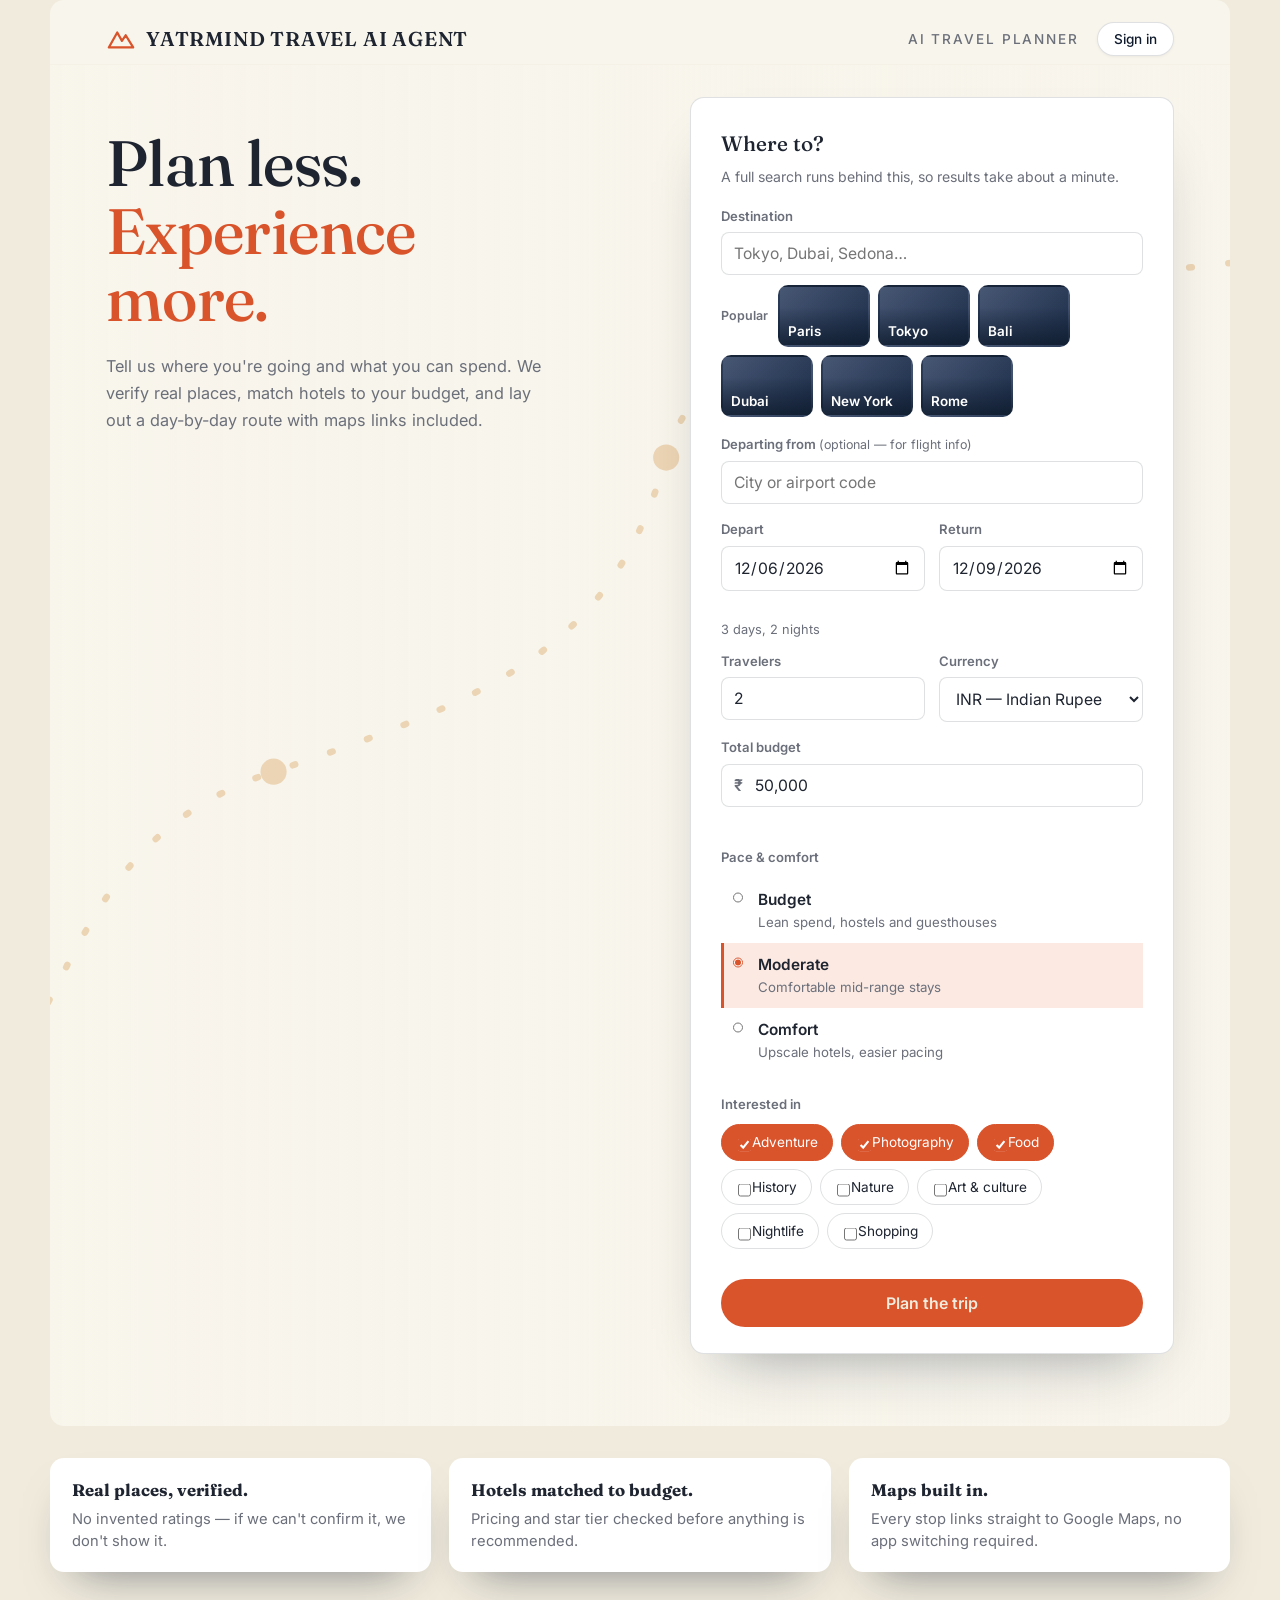
==== commit af044c6d: "Add Authentication" ====
--- a/frontend/index.html
+++ b/frontend/index.html
@@ -24,7 +24,12 @@
         </svg>
         <span>YATRMIND TRAVEL AI AGENT</span>
       </a>
-      <span class="nav-tagline">AI travel planner</span>
+      <div class="nav-actions">
+        <span class="nav-tagline">AI travel planner</span>
+        <div id="nav-auth-slot">
+          <a href="login.html" class="nav-auth-btn" id="nav-login-btn">Sign in</a>
+        </div>
+      </div>
     </nav>
 
     <header class="hero">
@@ -41,6 +46,10 @@
         <h1 class="hero-title">Plan less.<br><em>Experience more.</em></h1>
         <p class="hero-sub">Tell us where you're going and what you can spend. We verify real places, match hotels to
           your budget, and lay out a day-by-day route with maps links included.</p>
+        <div class="user-greeting-banner" id="user-greeting-banner" style="display: none;">
+          <span class="greeting-icon">✈</span>
+          <span class="greeting-text">Welcome back, <strong id="greeting-user-name">Traveler</strong>! Where will your journey take you?</span>
+        </div>
       </div>
 
       <form class="trip-form" id="trip-form" novalidate>
@@ -168,6 +177,7 @@
     </div>
   </div>
 
+  <script src="session.js"></script>
   <script src="app.js"></script>
 </body>
 
--- a/frontend/style.css
+++ b/frontend/style.css
@@ -80,6 +80,205 @@
   margin: 0 auto;
 }
 
+/* ==========================================================================
+   Site Navigation & User Header
+   ========================================================================== */
+.site-nav {
+  display: flex;
+  align-items: center;
+  justify-content: space-between;
+  padding: 16px 28px;
+  background: rgba(18, 32, 58, 0.94);
+  backdrop-filter: blur(12px);
+  -webkit-backdrop-filter: blur(12px);
+  color: var(--text-on-ink);
+  border-radius: var(--radius-card) var(--radius-card) 0 0;
+  border-bottom: 1px solid rgba(226, 218, 200, 0.16);
+  z-index: 10;
+  position: relative;
+}
+
+.brand {
+  display: flex;
+  align-items: center;
+  gap: 12px;
+  text-decoration: none;
+  font-family: var(--font-display);
+  font-size: 1.05rem;
+  letter-spacing: 0.04em;
+  font-weight: 600;
+  color: #F8F5EC;
+  transition: opacity 0.18s ease;
+}
+
+.brand:hover {
+  opacity: 0.9;
+}
+
+.brand-mark {
+  width: 26px;
+  height: 26px;
+  stroke: var(--route-gold);
+  flex-shrink: 0;
+}
+
+.nav-actions {
+  display: flex;
+  align-items: center;
+  gap: 18px;
+}
+
+.nav-tagline {
+  font-size: 0.78rem;
+  text-transform: uppercase;
+  letter-spacing: 0.14em;
+  color: var(--text-on-ink-muted);
+  font-weight: 500;
+}
+
+.nav-auth-btn {
+  display: inline-flex;
+  align-items: center;
+  justify-content: center;
+  padding: 8px 18px;
+  border-radius: 999px;
+  background: rgba(227, 154, 45, 0.16);
+  border: 1px solid rgba(227, 154, 45, 0.45);
+  color: #F5C678;
+  font-size: 0.86rem;
+  font-weight: 600;
+  text-decoration: none;
+  transition: all 0.2s ease;
+  cursor: pointer;
+}
+
+.nav-auth-btn:hover {
+  background: var(--route-gold);
+  color: var(--ink);
+  border-color: var(--route-gold);
+  transform: translateY(-1px);
+}
+
+.nav-user-pill {
+  display: inline-flex;
+  align-items: center;
+  gap: 10px;
+  padding: 4px 14px 4px 6px;
+  border-radius: 999px;
+  background: rgba(255, 255, 255, 0.08);
+  border: 1px solid rgba(227, 154, 45, 0.35);
+  color: #F8F5EC;
+  font-size: 0.88rem;
+  font-weight: 500;
+}
+
+.nav-user-avatar {
+  width: 28px;
+  height: 28px;
+  border-radius: 50%;
+  background: linear-gradient(135deg, var(--route-gold) 0%, #B87F35 100%);
+  color: var(--ink);
+  font-weight: 700;
+  font-size: 0.8rem;
+  display: inline-flex;
+  align-items: center;
+  justify-content: center;
+  overflow: hidden;
+  box-shadow: 0 2px 6px rgba(0, 0, 0, 0.2);
+}
+
+.nav-user-avatar img {
+  width: 100%;
+  height: 100%;
+  object-fit: cover;
+}
+
+.nav-user-name {
+  max-width: 140px;
+  overflow: hidden;
+  text-overflow: ellipsis;
+  white-space: nowrap;
+}
+
+.nav-signout-btn {
+  background: none;
+  border: none;
+  color: var(--text-on-ink-muted);
+  font-size: 0.78rem;
+  cursor: pointer;
+  padding: 3px 6px;
+  margin-left: 2px;
+  border-radius: 4px;
+  transition: all 0.15s ease;
+  text-decoration: underline;
+}
+
+.nav-signout-btn:hover {
+  color: #FF8F8F;
+}
+
+/* User Greeting Banner */
+.user-greeting-banner {
+  margin-top: 18px;
+  display: flex;
+  align-items: center;
+  gap: 10px;
+  background: rgba(227, 154, 45, 0.14);
+  border: 1px solid rgba(227, 154, 45, 0.38);
+  border-radius: 10px;
+  padding: 10px 16px;
+  font-size: 0.92rem;
+  color: var(--ink);
+  animation: fadeInGreeting 0.3s ease-out;
+}
+
+.greeting-icon {
+  font-size: 1.1rem;
+  color: var(--route-gold-deep);
+}
+
+.greeting-text strong {
+  color: var(--route-gold-deep);
+}
+
+@keyframes fadeInGreeting {
+  from { opacity: 0; transform: translateY(-4px); }
+  to { opacity: 1; transform: translateY(0); }
+}
+
+/* Traveler Ticket Pill on Results Page */
+.ticket-traveler-pill {
+  display: inline-flex;
+  align-items: center;
+  gap: 7px;
+  padding: 4px 12px;
+  border-radius: 999px;
+  background: rgba(27, 36, 51, 0.06);
+  border: 1px solid rgba(27, 36, 51, 0.14);
+  font-size: 0.82rem;
+  color: var(--text-ink);
+}
+
+.ticket-traveler-avatar {
+  width: 20px;
+  height: 20px;
+  border-radius: 50%;
+  background: var(--route-gold);
+  color: var(--ink);
+  font-size: 0.72rem;
+  font-weight: 700;
+  display: inline-flex;
+  align-items: center;
+  justify-content: center;
+  overflow: hidden;
+}
+
+.ticket-traveler-avatar img {
+  width: 100%;
+  height: 100%;
+  object-fit: cover;
+}
+
 .hero {
   position: relative;
   background: linear-gradient(180deg, var(--paper-white) 0%, #F3ECDC 100%);
@@ -1644,6 +1843,85 @@
   color: var(--text-muted);
 }
 
+.nav-actions {
+  display: flex;
+  align-items: center;
+  gap: 18px;
+}
+
+.nav-auth-btn {
+  display: inline-flex;
+  align-items: center;
+  gap: 6px;
+  padding: 6px 16px;
+  border-radius: 999px;
+  border: 1px solid var(--border-soft);
+  background: #fff;
+  color: var(--ink);
+  font-size: 0.85rem;
+  font-weight: 500;
+  text-decoration: none;
+  box-shadow: 0 1px 3px rgba(15, 27, 45, 0.05);
+  transition: all 0.2s ease;
+}
+
+.nav-auth-btn:hover {
+  background: var(--paper-white);
+  border-color: var(--route-gold);
+  color: var(--accent);
+  box-shadow: 0 2px 6px rgba(214, 154, 78, 0.2);
+}
+
+.nav-user-pill {
+  display: inline-flex;
+  align-items: center;
+  gap: 8px;
+  padding: 4px 12px 4px 6px;
+  background: #fff;
+  border-radius: 999px;
+  border: 1px solid var(--border-soft);
+  font-size: 0.84rem;
+  font-weight: 500;
+  color: var(--text-ink);
+  box-shadow: 0 1px 3px rgba(15, 27, 45, 0.04);
+}
+
+.nav-user-avatar {
+  width: 24px;
+  height: 24px;
+  border-radius: 50%;
+  background: var(--ink);
+  color: #fff;
+  display: inline-flex;
+  align-items: center;
+  justify-content: center;
+  font-size: 0.72rem;
+  font-weight: 600;
+  overflow: hidden;
+}
+
+.nav-user-avatar img {
+  width: 100%;
+  height: 100%;
+  object-fit: cover;
+}
+
+.nav-signout-btn {
+  border: none;
+  background: none;
+  font-size: 0.78rem;
+  color: var(--text-muted);
+  cursor: pointer;
+  padding: 2px 6px;
+  border-radius: 4px;
+  transition: color 0.15s ease;
+}
+
+.nav-signout-btn:hover {
+  color: var(--coral);
+  text-decoration: underline;
+}
+
 .hero-title em {
   font-style: normal;
   color: var(--accent);
@@ -2268,4 +2546,167 @@
 
 .dest-tile[data-dest="Rome"] {
   background-image: linear-gradient(to top, rgba(15,27,45,.78), rgba(15,27,45,.05) 65%), url("images/dest-rome.jpg"),     linear-gradient(135deg,#4a5a78,#1c2e4a);
+}
+
+/* ==========================================================================
+   Session Inactivity Timeout Modal & Notice Banner
+   ========================================================================== */
+.session-timeout-overlay {
+  position: fixed;
+  inset: 0;
+  z-index: 999999;
+  display: flex;
+  align-items: center;
+  justify-content: center;
+  background: rgba(15, 27, 45, 0.78);
+  backdrop-filter: blur(8px);
+  -webkit-backdrop-filter: blur(8px);
+  padding: 20px;
+  animation: sessionFadeIn 0.25s ease-out;
+}
+
+@keyframes sessionFadeIn {
+  from { opacity: 0; }
+  to { opacity: 1; }
+}
+
+.session-timeout-card {
+  position: relative;
+  width: min(440px, 94vw);
+  background: var(--paper-white, #F8F5EC);
+  border: 1.5px solid var(--route-gold, #D69A4E);
+  border-radius: 18px;
+  padding: 32px 28px 26px;
+  box-shadow: 0 28px 70px rgba(10, 18, 30, 0.55), 0 0 0 1px rgba(255, 255, 255, 0.2) inset;
+  text-align: center;
+  animation: sessionSlideUp 0.3s cubic-bezier(0.16, 1, 0.3, 1);
+}
+
+@keyframes sessionSlideUp {
+  from { opacity: 0; transform: translateY(18px) scale(0.97); }
+  to { opacity: 1; transform: translateY(0) scale(1); }
+}
+
+.session-timeout-icon {
+  display: inline-flex;
+  align-items: center;
+  justify-content: center;
+  width: 56px;
+  height: 56px;
+  border-radius: 50%;
+  background: rgba(214, 154, 78, 0.16);
+  border: 2px solid var(--route-gold, #D69A4E);
+  font-size: 26px;
+  margin-bottom: 16px;
+  animation: sessionPulse 1.8s infinite ease-in-out;
+}
+
+@keyframes sessionPulse {
+  0%, 100% { transform: scale(1); }
+  50% { transform: scale(1.08); }
+}
+
+.session-timeout-title {
+  font-family: var(--font-display, "Fraunces", Georgia, serif);
+  font-size: 23px;
+  font-weight: 600;
+  color: var(--ink, #0F1B2D);
+  margin: 0 0 8px;
+  line-height: 1.25;
+}
+
+.session-timeout-text {
+  font-family: var(--font-body, "Inter", sans-serif);
+  font-size: 14.5px;
+  color: var(--text-muted, #5A606E);
+  line-height: 1.5;
+  margin: 0 0 18px;
+}
+
+.session-timeout-countdown-badge {
+  display: inline-flex;
+  align-items: center;
+  justify-content: center;
+  min-width: 80px;
+  padding: 6px 18px;
+  border-radius: 999px;
+  background: var(--ink, #0F1B2D);
+  color: var(--route-gold, #D69A4E);
+  font-family: var(--font-body, "Inter", monospace);
+  font-size: 19px;
+  font-weight: 700;
+  letter-spacing: 0.05em;
+  margin-bottom: 22px;
+  box-shadow: 0 4px 12px rgba(15, 27, 45, 0.2);
+}
+
+.session-timeout-actions {
+  display: flex;
+  flex-direction: column;
+  gap: 10px;
+}
+
+.session-timeout-btn-stay {
+  width: 100%;
+  padding: 13px 20px;
+  border: none;
+  border-radius: 10px;
+  background: var(--ink, #0F1B2D);
+  color: var(--text-on-ink, #F1ECDD);
+  font-family: var(--font-body, "Inter", sans-serif);
+  font-size: 15px;
+  font-weight: 600;
+  cursor: pointer;
+  transition: all 0.18s ease;
+  box-shadow: 0 4px 14px rgba(15, 27, 45, 0.25);
+}
+
+.session-timeout-btn-stay:hover {
+  background: var(--ink-soft, #1C2E4A);
+  transform: translateY(-1px);
+}
+
+.session-timeout-btn-logout {
+  width: 100%;
+  padding: 11px 16px;
+  border: 1px solid var(--border-soft, rgba(30, 36, 48, 0.18));
+  border-radius: 10px;
+  background: transparent;
+  color: var(--text-muted, #6B6F7A);
+  font-family: var(--font-body, "Inter", sans-serif);
+  font-size: 14px;
+  font-weight: 500;
+  cursor: pointer;
+  transition: all 0.18s ease;
+}
+
+.session-timeout-btn-logout:hover {
+  background: rgba(184, 81, 56, 0.08);
+  color: var(--coral, #B85138);
+  border-color: rgba(184, 81, 56, 0.3);
+}
+
+/* Notice box on login page */
+.session-notice-box {
+  border-radius: 10px;
+  padding: 12px 16px;
+  margin: 0 0 18px;
+  font-size: 14px;
+  line-height: 1.45;
+  display: flex;
+  align-items: center;
+  gap: 10px;
+  animation: sessionFadeIn 0.3s ease;
+}
+
+.session-notice-box.warning {
+  background: #FFF6E7;
+  border: 1px solid #F0C379;
+  color: #8C5300;
+}
+
+.session-notice-box.success {
+  background: #E8F5E9;
+  border: 1px solid #A5D6A7;
+  color: #1B5E20;
 }
